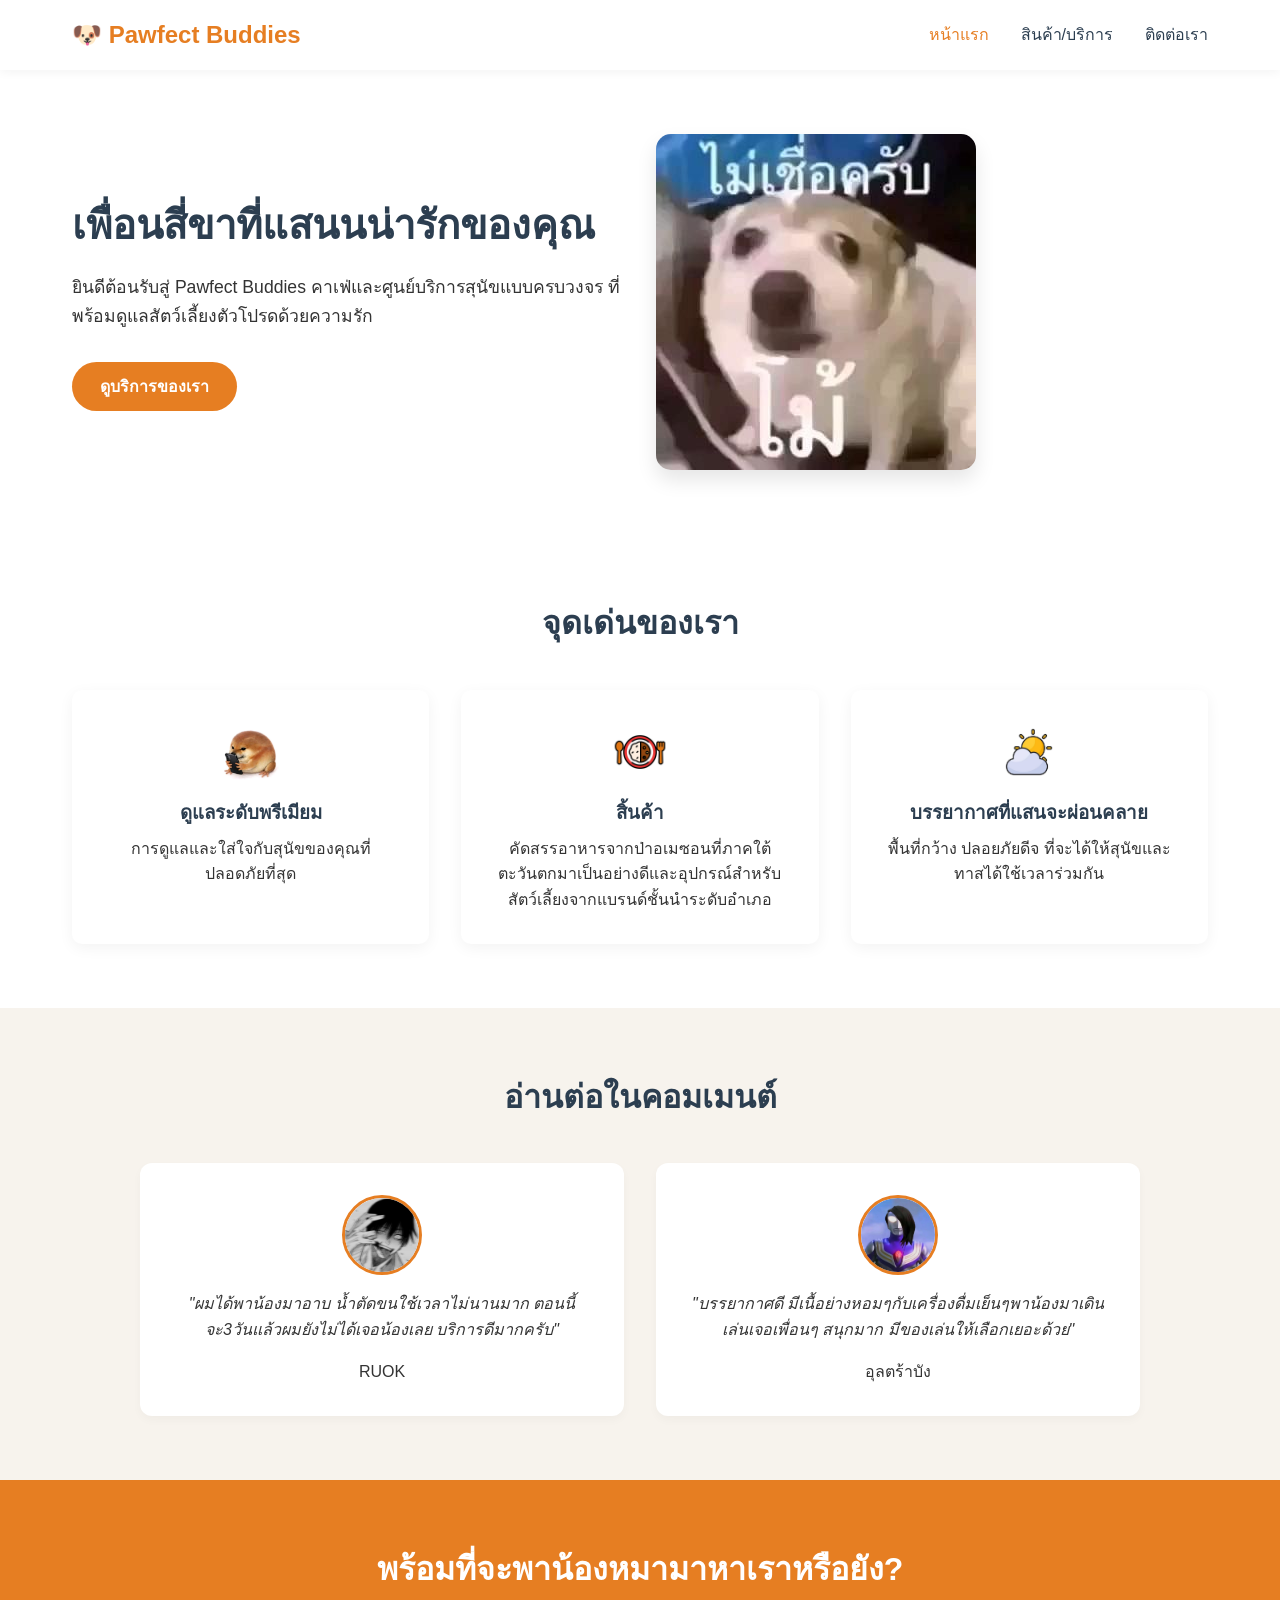
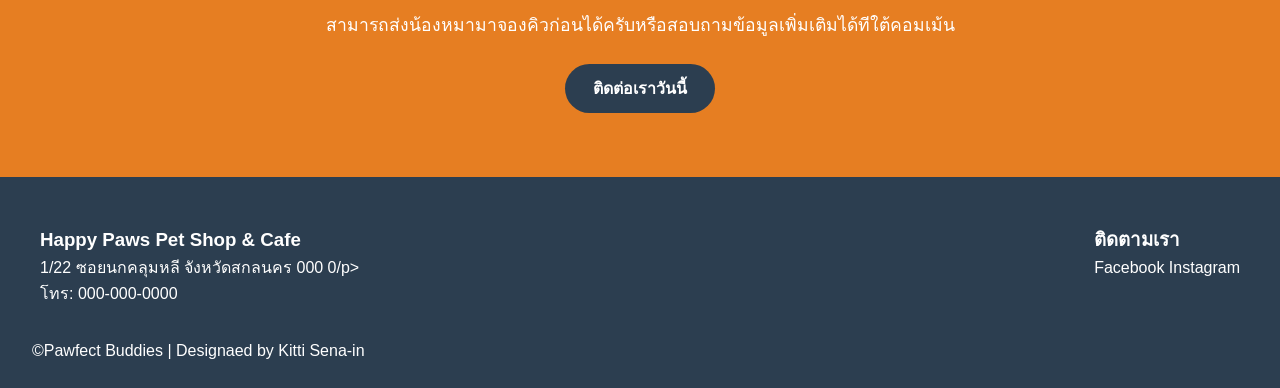
==== index.html @ 024cf81c "Add files via upload" ====
<!DOCTYPE html>
<html lang="en">
<head>
  <meta charset="UTF-8">
  <meta name="viewport" content="width=device-width, initial-scale=1.0">
  <title>Pawfect Buddies - หน้าแรก</title>
  <link rel="stylesheet" href="css/style.css">
</head>
<body>

  
  <header class="main-header">
    <nav class="navbar">
      <div class="logo">
        <a href="index.html">🐶 Pawfect Buddies</a>
      </div>
      <ul class="nav-links">
        <a href="index.html" class="active">หน้าแรก</a>
        <a href="menu.html">สินค้า/บริการ</a>
       <a href="contact.html">ติดต่อเรา</a>
      </ul>
    </nav>
  </header>

  <main>
  


    <section class="hero-section">
      <div class="hero-content">
        <h1>เพื่อนสี่ขาที่แสนนน่ารักของคุณ</h1>
        <p>ยินดีต้อนรับสู่ Pawfect Buddies คาเฟ่และศูนย์บริการสุนัขแบบครบวงจร ที่พร้อมดูแลสัตว์เลี้ยงตัวโปรดด้วยความรัก</p>
        <a href="menu.html" class="btn btn-primary">ดูบริการของเรา</a>
      </div>
      <div class="hero-image">
        <img src="./image/ครับ.jpg" alt="หมา">
      </div>
    </section>

   
    <section class="features-section">
      <h2 class="section-title">จุดเด่นของเรา</h2>
      <div class="features-grid">
        <article class="feature-card">
          <img src="./image/★Wildcraft★ na TikTok.jpg" alt="หมา2">
          <h3>ดูแลระดับพรีเมียม</h3>
          <p>การดูแลและใส่ใจกับสุนัขของคุณที่ปลอดภัยที่สุด</p>
        </article>
        <article class="feature-card">
          <img src="./image/images.png" alt="หมา3">
          <h3>สิ้นค้า</h3>
          <p>คัดสรรอาหารจากป่าอเมซอนที่ภาคใต้ตะวันตกมาเป็นอย่างดีและอุปกรณ์สำหรับสัตว์เลี้ยงจากแบรนด์ชั้นนำระดับอำเภอ</p>
        </article>
        <article class="feature-card">
          <img src="./image/99.jpg" alt="หมา4">
          <h3>บรรยากาศที่แสนจะผ่อนคลาย</h3>
          <p>พื้นที่กว้าง ปลอยภัยดีจ ที่จะได้ให้สุนัขและทาสได้ใช้เวลาร่วมกัน</p>
        </article>
      </div>
    </section>

   
    <section class="testimonials-section">
      <h2 class="section-title">อ่านต่อในคอมเมนต์</h2>
      <div class="testimonials-container">
        <article class="testimonial-card">
          <img src="./image/𝘑𝘶𝘫𝘶𝘵𝘴𝘶 𝘒𝘢𝘪𝘴𝘦𝘯📿.jpg" alt="ไอบ้า1" class="profile-img">
          <p class="testimonial-text">"ผมได้พาน้องมาอาบ   น้ำตัดขนใช้เวลาไม่นานมาก ตอนนี้จะ3วันแล้วผมยังไม่ได้เจอน้องเลย บริการดีมากครับ"</p>
          <p class="client-name"> RUOK </p>
        </article>
        <article class="testimonial-card">
          <img src="./image/460844974393069391.jpg" alt="รูปโปรไฟล์ลูกค้าคุณเมย์" class="profile-img">
          <p class="testimonial-text">"บรรยากาศดี มีเนื้อย่างหอมๆกับเครื่องดื่มเย็นๆพาน้องมาเดินเล่นเจอเพื่อนๆ สนุกมาก มีของเล่นให้เลือกเยอะด้วย"</p>
          <p class="client-name"> อุลตร้าบัง </p>
        </article>
      </div>
    </section>

    <section class="cta-section">
      <h2>พร้อมที่จะพาน้องหมามาหาเราหรือยัง?</h2>
      <p>สามารถส่งน้องหมามาจองคิวก่อนได้ครับหรือสอบถามข้อมูลเพิ่มเติมได้ทีใต้คอมเม้น</p>
      <a href="contact.html" class="btn btn-secondary">ติดต่อเราวันนี้</a>
    </section>
  </main>


  <footer class="main-footer">
    <div class="footer-content">
      <div class="footer-info">
        <h3>Happy Paws Pet Shop & Cafe</h3>
        <p>1/22 ซอยนกคลุมหลี จังหวัดสกลนคร 000 0/p>
        <p>โทร: 000-000-0000</p>
      </div>
      <div class="footer-socials">
        <h3>ติดตามเรา</h3>
        <a href="#">Facebook</a>
        <a href="#">Instagram</a>
      </div>
    </div>
    <div class="footer-bottom">
      <p>©Pawfect Buddies | Designaed by Kitti Sena-in</p>
    </div>
  </footer>
</body>
</html>
---- css/style.css ----
:root {
  --primary-color: #e67e22;    
  --secondary-color: #2c3e50;  
  --accent-color: #f39c12;     
  --text-dark: #333333;        
  --white: #ffffff;
  --transition-fast: all 0.3s ease;
}


* {
  margin: 0;
  padding: 0;
  box-sizing: border-box;
}

body {
  font-family: 'Prompt', sans-serif;
  color: var(--text-dark);
  background-color: var(--bg-light);
  line-height: 1.6;
}

a {
  text-decoration: none;
  color: inherit;
  transition: var(--transition-fast);
}

img {
  max-width: 100%;
  height: auto;
  display: block;
}


.main-header {
  background-color: var(--white);
  box-shadow: 0 2px 10px rgba(0, 0, 0, 0.05);
  position: sticky;
  top: 0;
  z-index: 1000;
}

.navbar {
  display: flex;
  justify-content: space-between;
  align-items: center;
  max-width: 1200px;
  margin: 0 auto;
  padding: 1rem 2rem;
}

.logo a {
  font-size: 1.5rem;
  font-weight: 600;
  color: var(--primary-color);
}

.nav-links {
  display: flex;
  list-style: none;
  gap: 2rem;
}

.nav-links a {
  font-weight: 400;
  color: var(--secondary-color);
}

.nav-links a:hover,
.nav-links a.active {
  color: var(--primary-color);
}


.btn {
  display: inline-block;
  padding: 0.75rem 1.75rem;
  border-radius: 30px;
  font-weight: 600;
  cursor: pointer;
  border: none;
  transition: var(--transition-fast);
}

.btn-primary {
  background-color: var(--primary-color);
  color: var(--white);
}

.btn-primary:hover {
  background-color: #d35400;
  transform: translateY(-2px);
  box-shadow: 0 4px 12px rgba(230, 126, 34, 0.3);
}

.btn-secondary {
  background-color: var(--secondary-color);
  color: var(--white);
}

.btn-secondary:hover {
  background-color: #1a252f;
  transform: translateY(-2px);
}

.page-header {
  text-align: center;
  padding: 3rem 1rem;
  background-color: #f7f3ed;
  margin-bottom: 2rem;
}

.page-header h1 {
  font-size: 2.2rem;
  color: var(--secondary-color);
  margin-bottom: 0.5rem;
}


.hero-section {
  display: flex;
  align-items: center;
  justify-content: space-between;
  max-width: 1200px;
  margin: 0 auto;
  padding: 4rem 2rem;
  gap: 2rem;
}

.hero-content {
  flex: 1;
}

.hero-content h1 {
  font-size: 2.5rem;
  color: var(--secondary-color);
  margin-bottom: 1rem;
}

.hero-content p {
  font-size: 1.1rem;
  color: var(--text-muted);
  margin-bottom: 2rem;
}

.hero-image {
  flex: 1;
}

.hero-image img {
  border-radius: 15px;
  box-shadow: 0 10px 20px rgba(0, 0, 0, 0.1);
}


.features-section {
  max-width: 1200px;
  margin: 0 auto;
  padding: 4rem 2rem;
  text-align: center;
}

.section-title {
  font-size: 2rem;
  color: var(--secondary-color);
  margin-bottom: 2.5rem;
}

.features-grid {
  display: grid;
  grid-template-columns: repeat(3, 1fr);
  gap: 2rem;
}

.feature-card {
  background-color: var(--white);
  padding: 2rem;
  border-radius: 10px;
  box-shadow: 0 4px 15px rgba(0, 0, 0, 0.05);
  transition: var(--transition-fast);
}

.feature-card:hover {
  transform: translateY(-5px);
}

.feature-card img {
  width: 60px;
  height: 60px;
  margin: 0 auto 1rem;
}

.feature-card h3 {
  color: var(--secondary-color);
  margin-bottom: 0.5rem;
}


.testimonials-section {
  background-color: #f7f3ed;
  padding: 4rem 2rem;
  text-align: center;
}

.testimonials-container {
  display: flex;
  justify-content: center;
  gap: 2rem;
  max-width: 1000px;
  margin: 0 auto;
}

.testimonial-card {
  background: var(--white);
  padding: 2rem;
  border-radius: 12px;
  flex: 1;
  box-shadow: 0 4px 10px rgba(0,0,0,0.03);
}

.profile-img {
  width: 80px;
  height: 80px;
  border-radius: 50%;
  object-fit: cover;
  margin: 0 auto 1rem;
  border: 3px solid var(--primary-color);
}

.testimonial-text {
  font-style: italic;
  color: var(--text-muted);
  margin-bottom: 1rem;
}

.cta-section {
  background-color: var(--primary-color);
  color: var(--white);
  text-align: center;
  padding: 4rem 2rem;
}

.cta-section h2 {
  font-size: 2rem;
  margin-bottom: 1rem;
}

.cta-section p {
  margin-bottom: 1.5rem;
  font-size: 1.1rem;
}

.product-grid {
  display: grid;
  grid-template-columns: repeat(3, 1fr);
  gap: 2rem;
  margin-bottom: 3rem;
}

.product-card {
  background-color: var(--white);
  border-radius: 12px;
  overflow: hidden;
  box-shadow: 0 4px 12px rgba(0, 0, 0, 0.05);
  transition: var(--transition-fast);
}

.main-footer {
  background-color: var(--secondary-color);
  color: var(--white);
  padding: 3rem 2rem 1.5rem;
}

.footer-content {
  max-width: 1200px;
  margin: 0 auto;
  display: flex;
  justify-content: space-between;
  gap: 2rem;
  margin-bottom: 2rem;
}
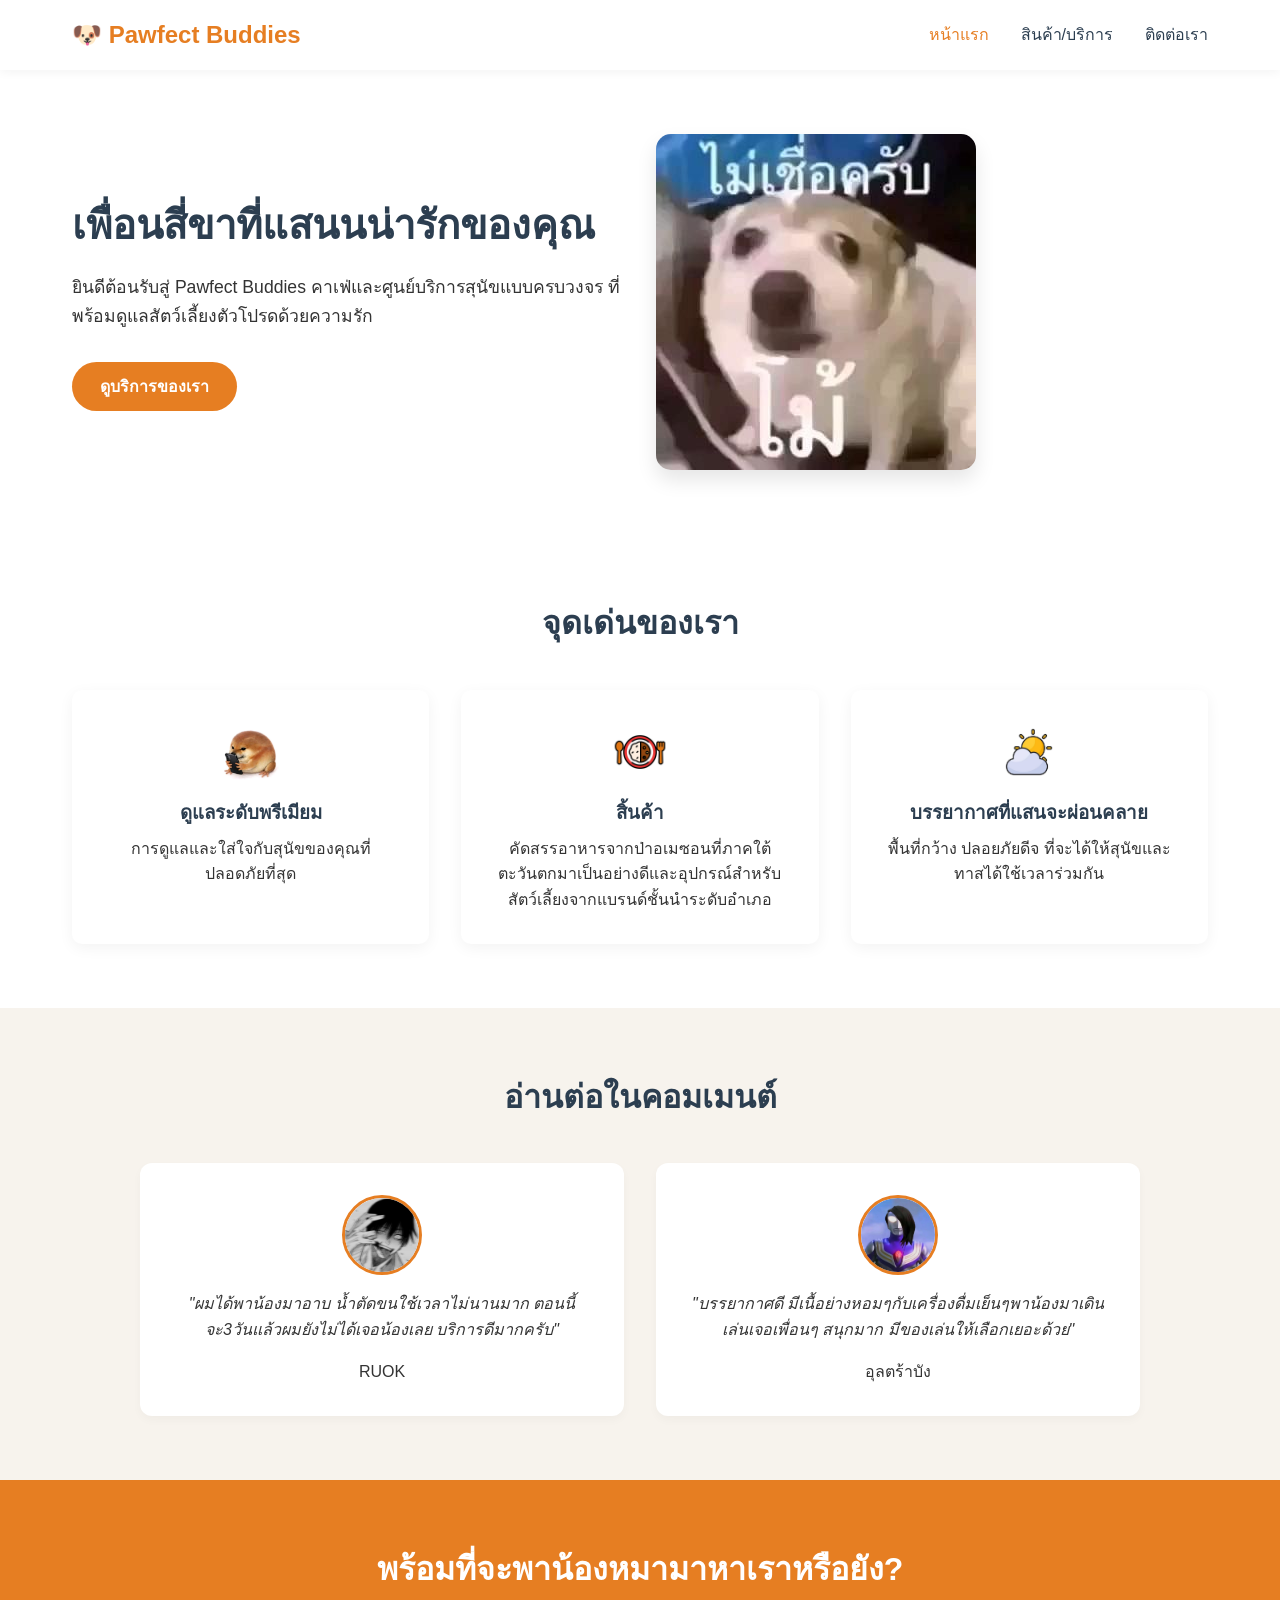
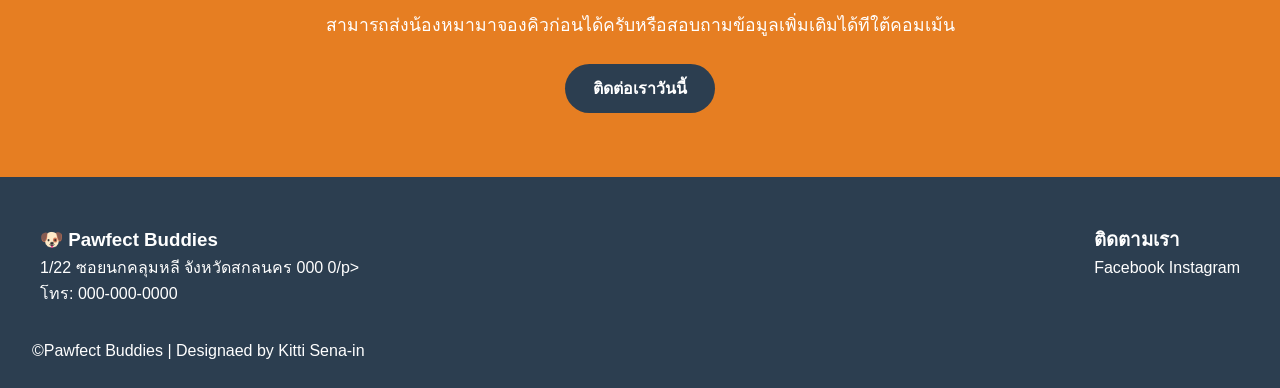
==== commit 83bc0f2e: "Update index.html" ====
--- a/index.html
+++ b/index.html
@@ -87,7 +87,7 @@
   <footer class="main-footer">
     <div class="footer-content">
       <div class="footer-info">
-        <h3>Happy Paws Pet Shop & Cafe</h3>
+        <h3>🐶 Pawfect Buddies</h3>
         <p>1/22 ซอยนกคลุมหลี จังหวัดสกลนคร 000 0/p>
         <p>โทร: 000-000-0000</p>
       </div>
